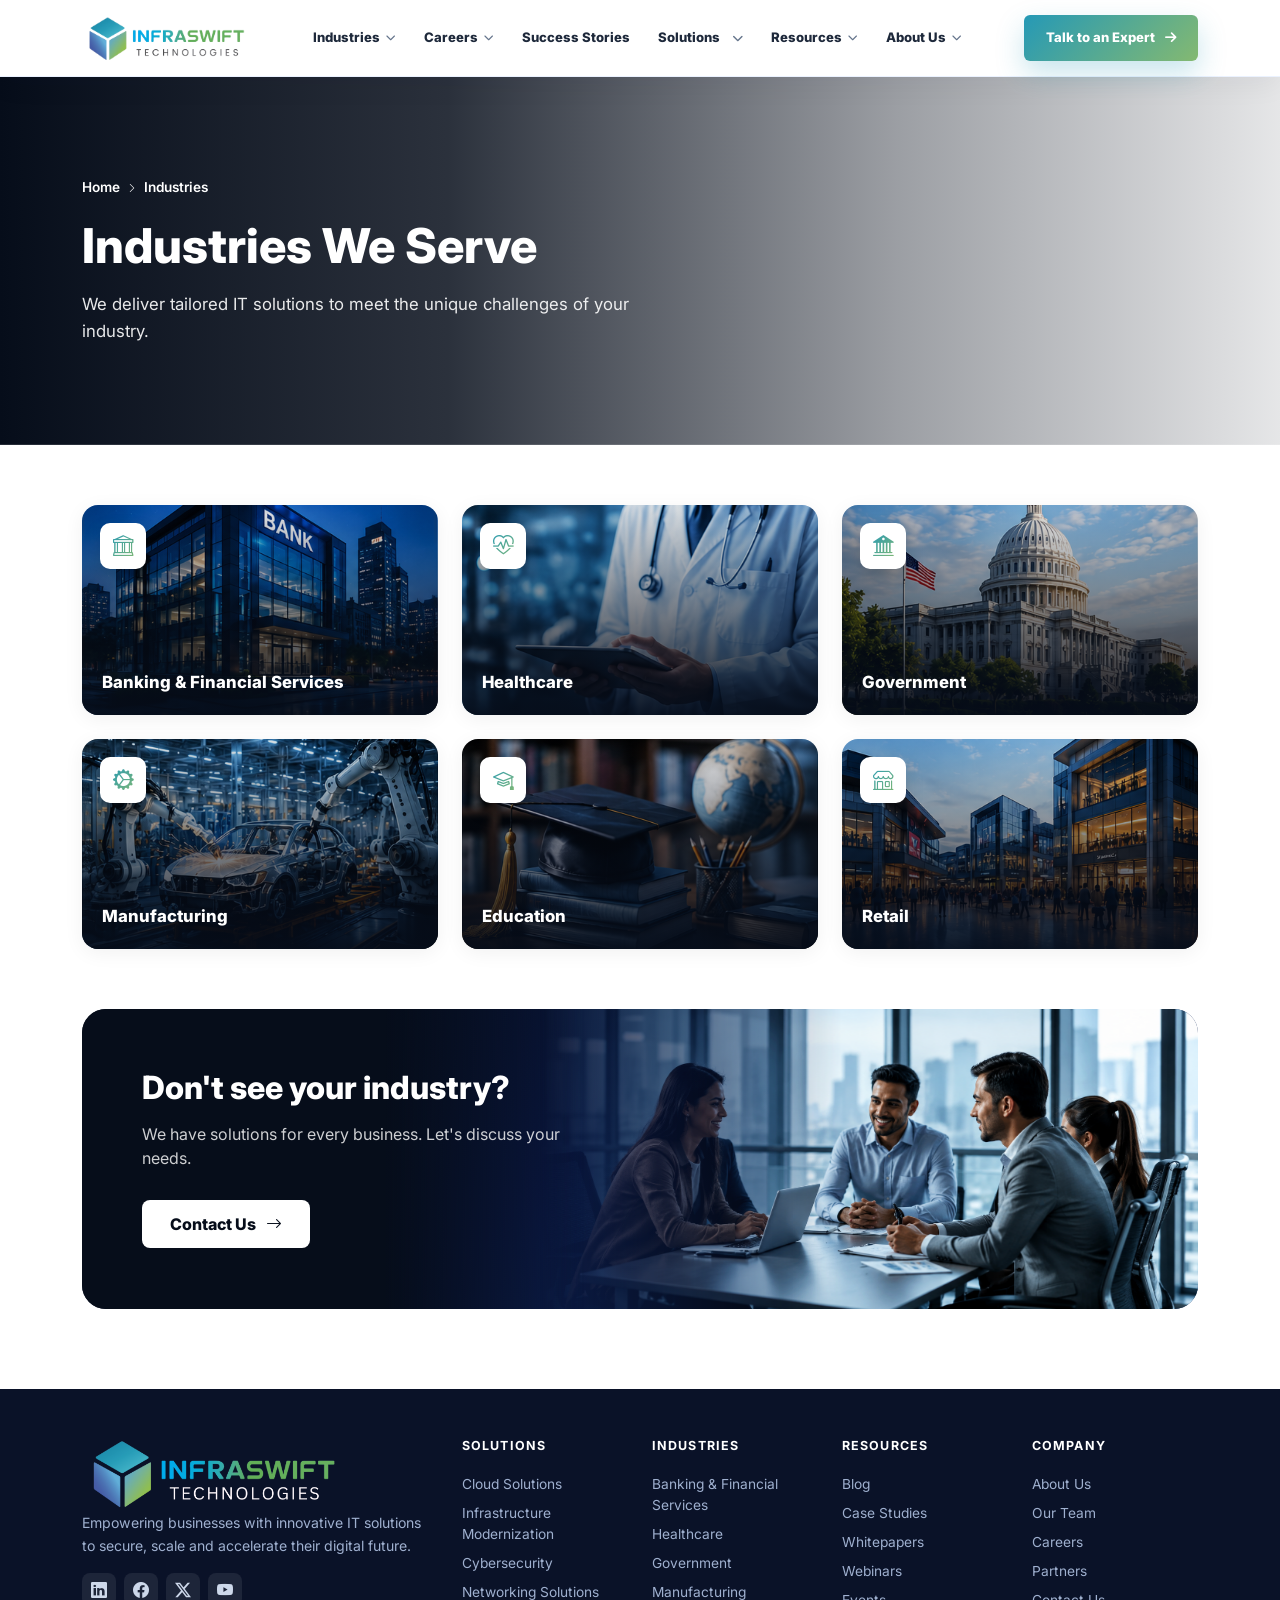
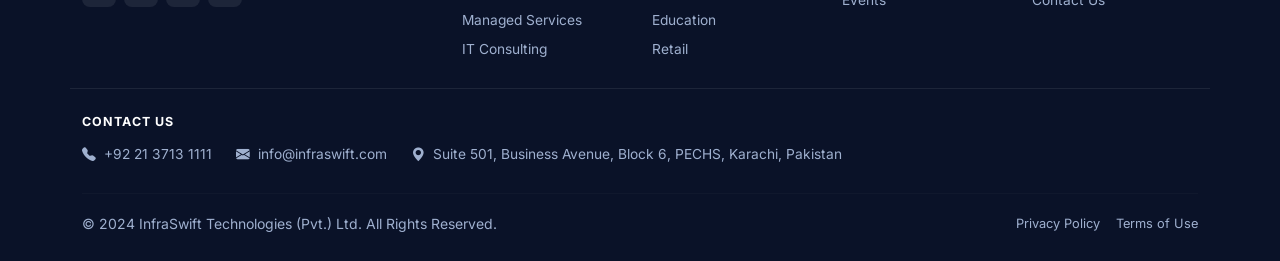
==== industries.html @ 9d53e65a "Pages Ui COmpleted" ====
<!DOCTYPE html>
<html lang="en">

<head>
    <meta charset="UTF-8">
    <meta name="viewport" content="width=device-width, initial-scale=1.0">
    <title>Industries | InfraSwift Technologies</title>

    <!-- Bootstrap & Icons -->
    <link href="https://cdn.jsdelivr.net/npm/bootstrap@5.3.3/dist/css/bootstrap.min.css" rel="stylesheet">
    <link rel="stylesheet" href="https://cdn.jsdelivr.net/npm/bootstrap-icons@1.11.3/font/bootstrap-icons.css">
    <link rel="stylesheet" href="https://cdnjs.cloudflare.com/ajax/libs/font-awesome/6.5.0/css/all.min.css">
    <link href="https://fonts.googleapis.com/css2?family=Inter:wght@400;600;700;800&display=swap" rel="stylesheet">

    <style>
        :root {
            --is-blue: #1857d6;
            --is-blue-dark: #0f3aa0;
            --is-navy: #0a1228;
            --is-muted: #64748b;
            --is-bg-light: #f8fafc;
            --is-green: #2bb673;
            --is-ink: #0f1b35;
            --is-line: #e7eaf0;
            --is-bg-soft: #f5f7fb;
            --primary: #2599B6;
            --primary-dark: #4B71B2;
            --accent: #84B971;
            --success: #84B971;
            --primary-glow: rgba(37, 153, 182, 0.35);
            --node-bg: #ffffff;
            --text-dark: #0f172a;
            --text-gray: #64748b;
            --soft-border: rgba(37, 153, 182, 0.15);
        }

        body {
            font-family: 'Inter', sans-serif;
            color: #1e293b;
            overflow-x: hidden;
        }

        /* --- NAVBAR --- */
        .site-nav {
            position: sticky;
            top: 0;
            z-index: 999;
            background: rgba(255, 255, 255, 0.95);
            backdrop-filter: blur(14px);
            border-bottom: 1px solid rgba(0, 97, 255, 0.08);
            box-shadow: 0 8px 28px rgba(15, 23, 42, 0.05);
        }

        .nav-shell {
            min-height: 76px;
            display: flex;
            align-items: center;
            justify-content: space-between;
            gap: 24px;
        }

        .brand-logo {
            display: inline-flex;
            align-items: center;
            gap: 10px;
            text-decoration: none;
            color: var(--text-dark);
            flex-shrink: 0;
        }

        .brand-logo img {
            width: 168px;
            height: auto;
            display: block;
        }

        .nav-menu {
            display: flex;
            align-items: center;
            justify-content: center;
            gap: 24px;
            margin: 0;
            padding: 0;
            list-style: none;
            flex: 1;
        }

        .nav-menu a {
            display: inline-flex;
            align-items: center;
            gap: 6px;
            color: #1e293b;
            font-size: 0.82rem;
            font-weight: 800;
            text-decoration: none;
            padding: 10px 2px;
            transition: color 0.25s ease, transform 0.25s ease;
        }

        .nav-menu a:hover {
            color: var(--primary);
            transform: translateY(-1px);
        }

        .nav-menu i {
            font-size: 0.62rem;
            color: #64748b;
        }

        .nav-actions {
            display: flex;
            align-items: center;
            gap: 12px;
            flex-shrink: 0;
        }

        .nav-cta {
            display: inline-flex;
            align-items: center;
            justify-content: center;
            gap: 10px;
            min-height: 46px;
            padding: 0 22px;
            border-radius: 6px;
            background: linear-gradient(135deg, var(--primary), var(--success));
            color: #fff;
            border: none;
            box-shadow: 0 12px 28px rgba(37, 153, 182, 0.25);
            font-size: 0.82rem;
            font-weight: 800;
            text-decoration: none;
            transition: transform 0.25s ease, box-shadow 0.25s ease;
        }

        .nav-cta:hover {
            color: #fff;
            transform: translateY(-2px);
            background: linear-gradient(135deg, var(--success), var(--primary));
        }

        .nav-toggle {
            display: none;
            width: 42px;
            height: 42px;
            border: 1px solid rgba(0, 97, 255, 0.16);
            border-radius: 10px;
            background: #fff;
            color: var(--text-dark);
            align-items: center;
            justify-content: center;
        }

        /* MEGA MENU */
        .mega-parent { position: relative; }
        .mega-parent>a { position: relative; }
        .mega-parent>a i { margin-left: 6px; font-size: 11px; transition: .3s; }
        .mega-parent:hover>a i { transform: rotate(180deg); }

        .mega-menu {
            position: absolute;
            top: 100%;
            left: 50%;
            transform: translateX(-50%) translateY(20px);
            width: 1200px;
            max-width: 95vw;
            background: rgba(255, 255, 255, .98);
            backdrop-filter: blur(20px);
            border: 1px solid rgba(37, 153, 182, .15);
            border-radius: 20px;
            padding: 35px;
            display: grid;
            grid-template-columns: repeat(5, 1fr);
            gap: 30px;
            opacity: 0;
            visibility: hidden;
            box-shadow: 0 25px 60px rgba(15, 23, 42, .10), 0 10px 30px rgba(37, 153, 182, .08);
            transition: .35s ease;
            z-index: 9999;
        }

        .mega-menu::before {
            content: '';
            position: absolute;
            top: 0; left: 0;
            width: 100%; height: 4px;
            border-radius: 20px 20px 0 0;
            background: linear-gradient(90deg, #2599B6, #84B971);
        }

        .mega-parent:hover .mega-menu {
            opacity: 1;
            visibility: visible;
            transform: translateX(-50%) translateY(0);
        }

        .mega-col { border-right: 1px solid rgba(37, 153, 182, .15); padding-right: 25px; }
        .mega-col:last-child { border-right: none; }
        .mega-col h5 { color: #2599B6; font-size: 18px; font-weight: 800; line-height: 1.4; margin-bottom: 18px; }
        .mega-col h5::after { content: ''; display: block; width: 75px; height: 3px; margin-top: 10px; background: linear-gradient(90deg, #2599B6, #84B971); border-radius: 10px; }
        .mega-col a { display: block; color: #334155 !important; text-decoration: none; font-size: 15px; font-weight: 600; line-height: 1.6; padding: 8px 0; transition: .3s ease; }
        .mega-col a:hover { color: #2599B6 !important; padding-left: 10px; background: linear-gradient(90deg, rgba(37, 153, 182, .05), rgba(132, 185, 113, .05)); border-radius: 8px; padding-right: 10px; }
        .mega-col { animation: fadeMega .5s ease; }

        @keyframes fadeMega {
            from { opacity: 0; transform: translateY(10px); }
            to { opacity: 1; transform: translateY(0); }
        }

        @media(max-width:991px) {
            .mega-menu { position: static; width: 100%; max-width: 100%; transform: none; opacity: 1; visibility: visible; display: none; grid-template-columns: 1fr; margin-top: 12px; padding: 20px; }
            .mega-parent.active .mega-menu { display: grid; }
            .mega-col { border-right: none; border-bottom: 1px solid rgba(37, 153, 182, .15); padding-right: 0; padding-bottom: 15px; }
            .mega-col:last-child { border-bottom: none; }
            .mega-parent:hover .mega-menu { transform: none; }

            .nav-menu { display: none; flex-direction: column; align-items: flex-start; width: 100%; gap: 4px; padding: 14px 0; }
            .nav-menu.open { display: flex; }
            .nav-shell { flex-wrap: wrap; }
            .nav-toggle { display: inline-flex; }
            .nav-cta { font-size: 0.75rem; padding: 0 16px; min-height: 40px; }
        }

        /* --- INDUSTRIES PAGE SPECIFIC --- */
        .industries-section {
            padding: 20px 0 80px;
            background-color: #fff;
        }

        /* Hero banner with background image */
        .industries-hero {
            position: relative;
            background-image: linear-gradient(90deg,
                    rgba(6, 13, 26, 1) 0%,
                    rgba(6, 13, 26, 0.85) 35%,
                    rgba(6, 13, 26, 0.4) 70%,
                    rgba(6, 13, 26, 0.1) 100%),
                url('assets/MAinBanner.png');
            background-size: cover;
            background-position: center center;
            background-repeat: no-repeat;
            padding: 100px 0;
            min-height: 260px;
            display: flex;
            align-items: center;
            width: 100%;
            overflow: hidden;
        }

        .industries-header {
            position: relative;
            z-index: 2;
            width: 100%;
        }

        .industries-header h1 {
            font-size: 3rem;
            font-weight: 800;
            color: #ffffff !important;
            margin-bottom: 16px;
        }

        .industries-header p {
            color: rgba(255, 255, 255, 0.9) !important;
            font-size: 1.05rem;
            max-width: 560px;
            line-height: 1.6;
            margin-bottom: 0;
        }

        .breadcrumb-nav {
            font-size: 0.85rem;
            font-weight: 600;
            color: #ffffff !important;
            margin-bottom: 20px;
        }

        .breadcrumb-nav a { color: rgba(255, 255, 255, 0.7) !important; text-decoration: none; transition: 0.3s; }
        .breadcrumb-nav a:hover { color: #ffffff !important; }
        .breadcrumb-nav i { color: #ffffff !important; }

        @media (max-width: 991px) {
            .industries-hero { padding: 60px 0; min-height: 220px; }
            .industries-header { text-align: center; }
            .industries-header p { margin-left: auto; margin-right: auto; }
        }

        @media (max-width: 575px) {
            .industries-header h1 { font-size: 2rem; }
        }

        /* Industry Cards */
        .ind-grid-wrap { margin-top: 40px; }

        .ind-card {
            position: relative;
            border-radius: 16px;
            overflow: hidden;
            min-height: 210px;
            display: flex;
            align-items: flex-end;
            transition: transform 0.4s ease, box-shadow 0.4s ease;
            box-shadow: 0 4px 20px rgba(0, 0, 0, 0.06);
        }

        .ind-card:hover {
            transform: translateY(-8px);
            box-shadow: 0 22px 45px rgba(15, 23, 42, 0.18);
        }

        .ind-bg {
            position: absolute;
            inset: 0;
            background-size: cover;
            background-position: center;
            transition: transform 0.7s ease;
            z-index: 0;
        }

        .ind-card:hover .ind-bg {
            transform: scale(1.12);
        }

        .ind-card::before {
            content: '';
            position: absolute;
            inset: 0;
            background: linear-gradient(180deg, rgba(6, 13, 26, 0.1) 0%, rgba(6, 13, 26, 0.55) 55%, rgba(6, 13, 26, 0.92) 100%);
            z-index: 1;
        }

        .ind-icon-box {
            position: absolute;
            top: 18px;
            left: 18px;
            width: 46px;
            height: 46px;
            background: #fff;
            border-radius: 10px;
            display: flex;
            align-items: center;
            justify-content: center;
            z-index: 2;
            box-shadow: 0 8px 18px rgba(0, 0, 0, 0.18);
            transition: transform 0.4s cubic-bezier(0.175, 0.885, 0.32, 1.275);
        }

        .ind-card:hover .ind-icon-box {
            transform: rotate(-6deg) scale(1.08);
        }

        .ind-icon-box i {
            font-size: 1.3rem;
            background: linear-gradient(135deg, var(--primary), var(--success));
            -webkit-background-clip: text;
            -webkit-text-fill-color: transparent;
            background-clip: text;
        }

        .ind-label {
            position: relative;
            z-index: 2;
            padding: 20px;
            color: #fff;
            font-weight: 800;
            font-size: 1.05rem;
        }

        /* Bottom CTA Banner (shared style with Solutions page) */
        .custom-solution-cta {
            background: linear-gradient(135deg, #060d1a 0%, #0a1740 45%, #123166 100%);
            border-radius: 24px;
            padding: 60px;
            color: #fff;
            position: relative;
            overflow: hidden;
            margin-top: 60px;
            min-height: 300px;
            display: flex;
            align-items: center;
        }

        .custom-solution-cta::before {
            content: '';
            position: absolute;
            top: 0;
            left: 0;
            width: 45%;
            height: 100%;
            background: linear-gradient(90deg, #060d1a 0%, #060d1a 60%, transparent 100%);
            z-index: 1;
            pointer-events: none;
        }

        .cta-content { position: relative; z-index: 2; }
        .cta-content h2 { font-size: 2rem; font-weight: 800; margin-bottom: 15px; }
        .cta-content p { opacity: 0.8; max-width: 450px; margin-bottom: 30px; }

        .btn-white-cta {
            background: #fff;
            color: #060d1a;
            padding: 12px 28px;
            border-radius: 8px;
            font-weight: 800;
            text-decoration: none;
            display: inline-flex;
            align-items: center;
            gap: 10px;
            transition: 0.3s;
        }

        .btn-white-cta:hover { background: #f1f5f9; transform: translateY(-3px); }

        .cta-3d-img {
            position: absolute;
            top: 0;
            right: 0;
            height: 100%;
            width: 58%;
            object-fit: cover;
            object-position: center;
            -webkit-mask-image: linear-gradient(to left, black 55%, transparent 100%);
            mask-image: linear-gradient(to left, black 55%, transparent 100%);
            transform: scale(1.04);
            transition: transform 1s ease;
            animation: ctaZoom 8s ease-in-out infinite;
            will-change: transform;
        }

        @keyframes ctaZoom {
            0%, 100% { transform: scale(1.04); }
            50% { transform: scale(1.1); }
        }

        .custom-solution-cta:hover .cta-3d-img {
            animation-play-state: paused;
            transform: scale(1.14);
        }

        @media (max-width: 991px) {
            .cta-3d-img { display: none; }
            .custom-solution-cta::before { display: none; }
            .custom-solution-cta { padding: 40px 30px; text-align: center; }
            .cta-content p { margin-left: auto; margin-right: auto; }
        }

        /* ===== FOOTER ===== */
        footer.site-footer { background: var(--is-navy); color: #b9c4d8; }
        .f-brand-logo { width: 42px; height: 42px; border-radius: 9px; overflow: hidden; }
        .f-brand-logo img { width: 100%; height: 100%; object-fit: contain; }
        footer .brand-name { font-size: 1rem; }
        footer .f-title { color: #fff; font-weight: 700; font-size: .78rem; letter-spacing: .09em; text-transform: uppercase; margin-bottom: .9rem; }
        footer a.f-link { color: #9fb0cf; font-size: .86rem; display: block; padding: .26rem 0; transition: color .2s; text-decoration: none; }
        footer a.f-link:hover { color: #fff; }
        .social-ic { width: 34px; height: 34px; border-radius: 8px; background: rgba(255, 255, 255, .08); display: grid; place-items: center; color: #cdd8ea; transition: all .25s; }
        .social-ic:hover { background: var(--is-blue); color: #fff; }

        /* ===== ANIMATIONS ===== */
        .reveal { opacity: 0; transform: translateY(22px); transition: opacity .7s cubic-bezier(.2, .7, .2, 1), transform .7s cubic-bezier(.2, .7, .2, 1); }
        .reveal.in { opacity: 1; transform: none; }

        /* ===== BACK TO TOP ===== */
        #backToTop {
            position: fixed; bottom: 2rem; right: 2rem; z-index: 999;
            width: 44px; height: 44px; border-radius: 50%;
            background: var(--is-blue); color: #fff;
            display: grid; place-items: center; font-size: 1.1rem;
            box-shadow: 0 4px 16px rgba(24, 87, 214, .35);
            opacity: 0; pointer-events: none;
            transition: opacity .3s, transform .3s;
            transform: translateY(10px);
            border: none; cursor: pointer;
        }

        #backToTop.show { opacity: 1; pointer-events: all; transform: translateY(0); }
        #backToTop:hover { background: var(--is-blue-dark); }

        @media (prefers-reduced-motion: reduce) {
            * { animation-duration: 0.001ms !important; transition-duration: 0.001ms !important; }
        }
    </style>
</head>

<body>

    <!-- ======== NAVBAR ======== -->
   <nav class="site-nav" id="siteNav">
        <div class="container nav-shell">
            <a class="brand-logo" href="index.html">
                <img src="assets/Infraswift-01.png" alt="InfraSwift Technologies">
            </a>

            <ul class="nav-menu" id="navMenu">
                <li><a href="industries.html">Industries <i class="fas fa-chevron-down"></i></a></li>
                <li><a href="careers.html">Careers <i class="fas fa-chevron-down"></i></a></li>
                <li><a href="success.html">Success Stories</a></li>
                <li class="mega-parent">
                    <a href="solutions.html">
                        Solutions
                        <i class="fas fa-chevron-down"></i>
                    </a>

                    <div class="mega-menu">
                        <div class="mega-col">
                            <h5>Cloud Solutions</h5>
                            <a href="#">Microsoft Azure</a>
                            <a href="#">AWS</a>
                            <a href="#">VMware Cloud Foundation</a>
                        </div>

                        <div class="mega-col">
                            <h5>Infrastructure Modernization</h5>
                            <a href="#">VMware vSphere</a>
                            <a href="#">VMware VCF</a>
                            <a href="#">Hyper-V</a>
                            <a href="#">Storage & Backup</a>
                        </div>

                        <div class="mega-col">
                            <h5>Cybersecurity</h5>
                            <a href="#">SOC Services</a>
                            <a href="#">Fortinet</a>
                            <a href="#">Microsoft Security</a>
                            <a href="#">Endpoint Protection</a>
                        </div>

                        <div class="mega-col">
                            <h5>Networking</h5>
                            <a href="#">Cisco</a>
                            <a href="#">Aruba</a>
                            <a href="#">SD-WAN</a>
                            <a href="#">Wireless</a>
                        </div>

                        <div class="mega-col">
                            <h5>Managed Services</h5>
                            <a href="#">24x7 Monitoring</a>
                            <a href="#">NOC</a>
                            <a href="#">Helpdesk</a>
                            <a href="#">Infrastructure Management</a>
                        </div>
                    </div>
                </li>
                <li><a href="resources.html">Resources <i class="fas fa-chevron-down"></i></a></li>
                <li><a href="about.html">About Us <i class="fas fa-chevron-down"></i></a></li>
            </ul>

            <div class="nav-actions">
                <a href="contact.html" class="nav-cta">Talk to an Expert <i class="fas fa-arrow-right"></i></a>
                <button class="nav-toggle" id="navToggle" type="button" aria-label="Toggle navigation"
                    aria-expanded="false" aria-controls="navMenu">
                    <i class="fas fa-bars"></i>
                </button>
            </div>
        </div>
    </nav>

    <!-- Industries Hero -->
    <section class="industries-hero">
        <div class="container">
            <div class="industries-header">
                <div class="breadcrumb-nav">Home <i class="bi bi-chevron-right mx-1" style="font-size: 10px;"></i> Industries</div>
                <h1>Industries We Serve</h1>
                <p>We deliver tailored IT solutions to meet the unique challenges of your industry.</p>
            </div>
        </div>
    </section>

    <main class="industries-section">
        <div class="container">

            <!-- Industries Grid -->
            <div class="ind-grid-wrap">
                <div class="row row-cols-1 row-cols-sm-2 row-cols-lg-3 g-4">

                    <div class="col reveal">
                        <div class="ind-card">
                            <div class="ind-bg" style="background-image: url('assets/industry_Banking.png');"></div>
                            <div class="ind-icon-box"><i class="bi bi-bank"></i></div>
                            <div class="ind-label">Banking & Financial Services</div>
                        </div>
                    </div>

                    <div class="col reveal">
                        <div class="ind-card">
                            <div class="ind-bg" style="background-image: url('assets/industry_Healthcare.png');"></div>
                            <div class="ind-icon-box"><i class="bi bi-heart-pulse"></i></div>
                            <div class="ind-label">Healthcare</div>
                        </div>
                    </div>

                    <div class="col reveal">
                        <div class="ind-card">
                            <div class="ind-bg" style="background-image: url('assets/industry_Government.png');"></div>
                            <div class="ind-icon-box"><i class="bi bi-bank2"></i></div>
                            <div class="ind-label">Government</div>
                        </div>
                    </div>

                    <div class="col reveal">
                        <div class="ind-card">
                            <div class="ind-bg" style="background-image: url('assets/industry_Manufacturing.png');"></div>
                            <div class="ind-icon-box"><i class="bi bi-gear-wide-connected"></i></div>
                            <div class="ind-label">Manufacturing</div>
                        </div>
                    </div>

                    <div class="col reveal">
                        <div class="ind-card">
                            <div class="ind-bg" style="background-image: url('assets/industry_Education.png');"></div>
                            <div class="ind-icon-box"><i class="bi bi-mortarboard"></i></div>
                            <div class="ind-label">Education</div>
                        </div>
                    </div>

                    <div class="col reveal">
                        <div class="ind-card">
                            <div class="ind-bg" style="background-image: url('assets/industry_Retail.png');"></div>
                            <div class="ind-icon-box"><i class="bi bi-shop"></i></div>
                            <div class="ind-label">Retail</div>
                        </div>
                    </div>

                </div>
            </div>

            <!-- Bottom CTA Banner -->
            <div class="custom-solution-cta reveal">
                <div class="cta-content">
                    <h2>Don't see your industry?</h2>
                    <p>We have solutions for every business. Let's discuss your needs.</p>
                    <a href="#" class="btn-white-cta">Contact Us <i class="bi bi-arrow-right"></i></a>
                </div>
                <img src="assets/industry_Contact.png" class="cta-3d-img" alt="Team discussing solutions">
            </div>

        </div>
    </main>

    <!-- Back To Top -->
    <button id="backToTop" title="Back to top"><i class="bi bi-arrow-up"></i></button>

    <!-- ======== FOOTER ======== -->
    <footer class="site-footer pt-5 pb-4">
        <div class="container">
            <div class="row g-4">

                <!-- Brand col -->
                <div class="col-lg-4 col-md-6">
                    <img src="assets/logo.png" alt="InfraSwift Technologies" height="74px">

                    <p style="font-size:.88rem;max-width:22rem;line-height:1.65;color:#9fb0cf;">Empowering businesses
                        with innovative IT solutions to secure, scale and accelerate their digital future.</p>
                    <div class="d-flex gap-2 mt-3">
                        <a href="#" class="social-ic"><i class="bi bi-linkedin"></i></a>
                        <a href="#" class="social-ic"><i class="bi bi-facebook"></i></a>
                        <a href="#" class="social-ic"><i class="bi bi-twitter-x"></i></a>
                        <a href="#" class="social-ic"><i class="bi bi-youtube"></i></a>
                    </div>
                </div>

                <!-- Solutions -->
                <div class="col-6 col-lg-2 col-md-3">
                    <div class="f-title">Solutions</div>
                    <a class="f-link" href="#">Cloud Solutions</a>
                    <a class="f-link" href="#">Infrastructure Modernization</a>
                    <a class="f-link" href="#">Cybersecurity</a>
                    <a class="f-link" href="#">Networking Solutions</a>
                    <a class="f-link" href="#">Managed Services</a>
                    <a class="f-link" href="#">IT Consulting</a>
                </div>

                <!-- Industries -->
                <div class="col-6 col-lg-2 col-md-3">
                    <div class="f-title">Industries</div>
                    <a class="f-link" href="#">Banking & Financial Services</a>
                    <a class="f-link" href="#">Healthcare</a>
                    <a class="f-link" href="#">Government</a>
                    <a class="f-link" href="#">Manufacturing</a>
                    <a class="f-link" href="#">Education</a>
                    <a class="f-link" href="#">Retail</a>
                </div>

                <!-- Resources -->
                <div class="col-6 col-lg-2 col-md-3">
                    <div class="f-title">Resources</div>
                    <a class="f-link" href="#">Blog</a>
                    <a class="f-link" href="#">Case Studies</a>
                    <a class="f-link" href="#">Whitepapers</a>
                    <a class="f-link" href="#">Webinars</a>
                    <a class="f-link" href="#">Events</a>
                </div>

                <!-- Company + Contact -->
                <div class="col-6 col-lg-2 col-md-3">
                    <div class="f-title">Company</div>
                    <a class="f-link" href="#">About Us</a>
                    <a class="f-link" href="#">Our Team</a>
                    <a class="f-link" href="#">Careers</a>
                    <a class="f-link" href="#">Partners</a>
                    <a class="f-link" href="#">Contact Us</a>
                </div>

            </div>

            <!-- Contact strip -->
            <div class="row mt-4 pt-4" style="border-top:1px solid rgba(255,255,255,.08);">
                <div class="col-12">
                    <div class="f-title mb-2">Contact Us</div>
                    <div class="d-flex flex-wrap gap-3 gap-md-4">
                        <a class="f-link d-inline-flex align-items-center gap-2" href="tel:+922137131111"><i
                                class="bi bi-telephone-fill"></i>+92 21 3713 1111</a>
                        <a class="f-link d-inline-flex align-items-center gap-2" href="mailto:info@infraswift.com"><i
                                class="bi bi-envelope-fill"></i>info@infraswift.com</a>
                        <a class="f-link d-inline-flex align-items-center gap-2" href="#"><i
                                class="bi bi-geo-alt-fill"></i>Suite 501, Business Avenue, Block 6, PECHS, Karachi,
                            Pakistan</a>
                    </div>
                </div>
            </div>

            <hr style="border-color:rgba(255,255,255,.09);margin:1.5rem 0 1rem;">
            <div class="d-flex flex-column flex-md-row justify-content-between align-items-center gap-2">
                <small style="color:#9fb0cf;">© 2024 InfraSwift Technologies (Pvt.) Ltd. All Rights Reserved.</small>
                <div class="d-flex gap-3">
                    <a class="f-link" style="font-size:.8rem;" href="#">Privacy Policy</a>
                    <a class="f-link" style="font-size:.8rem;" href="#">Terms of Use</a>
                </div>
            </div>
        </div>
    </footer>

    <!-- Scripts -->
    <script src="https://code.jquery.com/jquery-3.7.1.min.js"></script>
    <script>
        $(function() {
            // Navbar shadow
            $(window).on('scroll', function() {
                var s = $(this).scrollTop();
                $('.navbar').toggleClass('scrolled', s > 30);
                $('#backToTop').toggleClass('show', s > 400);
            });

            // Mobile nav menu toggle
            $('#navToggle').on('click', function() {
                $('#navMenu').toggleClass('open');
                $(this).attr('aria-expanded', $('#navMenu').hasClass('open'));
            });

            // Mega menu tap-to-open on mobile/tablet
            $('.mega-parent > a').on('click', function(e) {
                if ($(window).width() <= 991) {
                    e.preventDefault();
                    $(this).parent().toggleClass('active');
                }
            });

            // Reveal on scroll
            const io = new IntersectionObserver((entries) => {
                entries.forEach(e => {
                    if (e.isIntersecting) {
                        e.target.classList.add('in');
                        io.unobserve(e.target);
                    }
                });
            }, { threshold: 0.1 });
            document.querySelectorAll('.reveal').forEach(el => io.observe(el));

            // Back to top
            $('#backToTop').on('click', function() {
                $('html,body').animate({ scrollTop: 0 }, 500);
            });

            // Mobile menu close on link click
            $('#mainNav .nav-link:not(.dropdown-toggle), #mainNav .dropdown-item, .btn-expert').on('click',
                function() {
                    var c = document.querySelector('#mainNav');
                    if (c && c.classList.contains('show')) new bootstrap.Collapse(c).hide();
                });
        });
    </script>
</body>

</html>
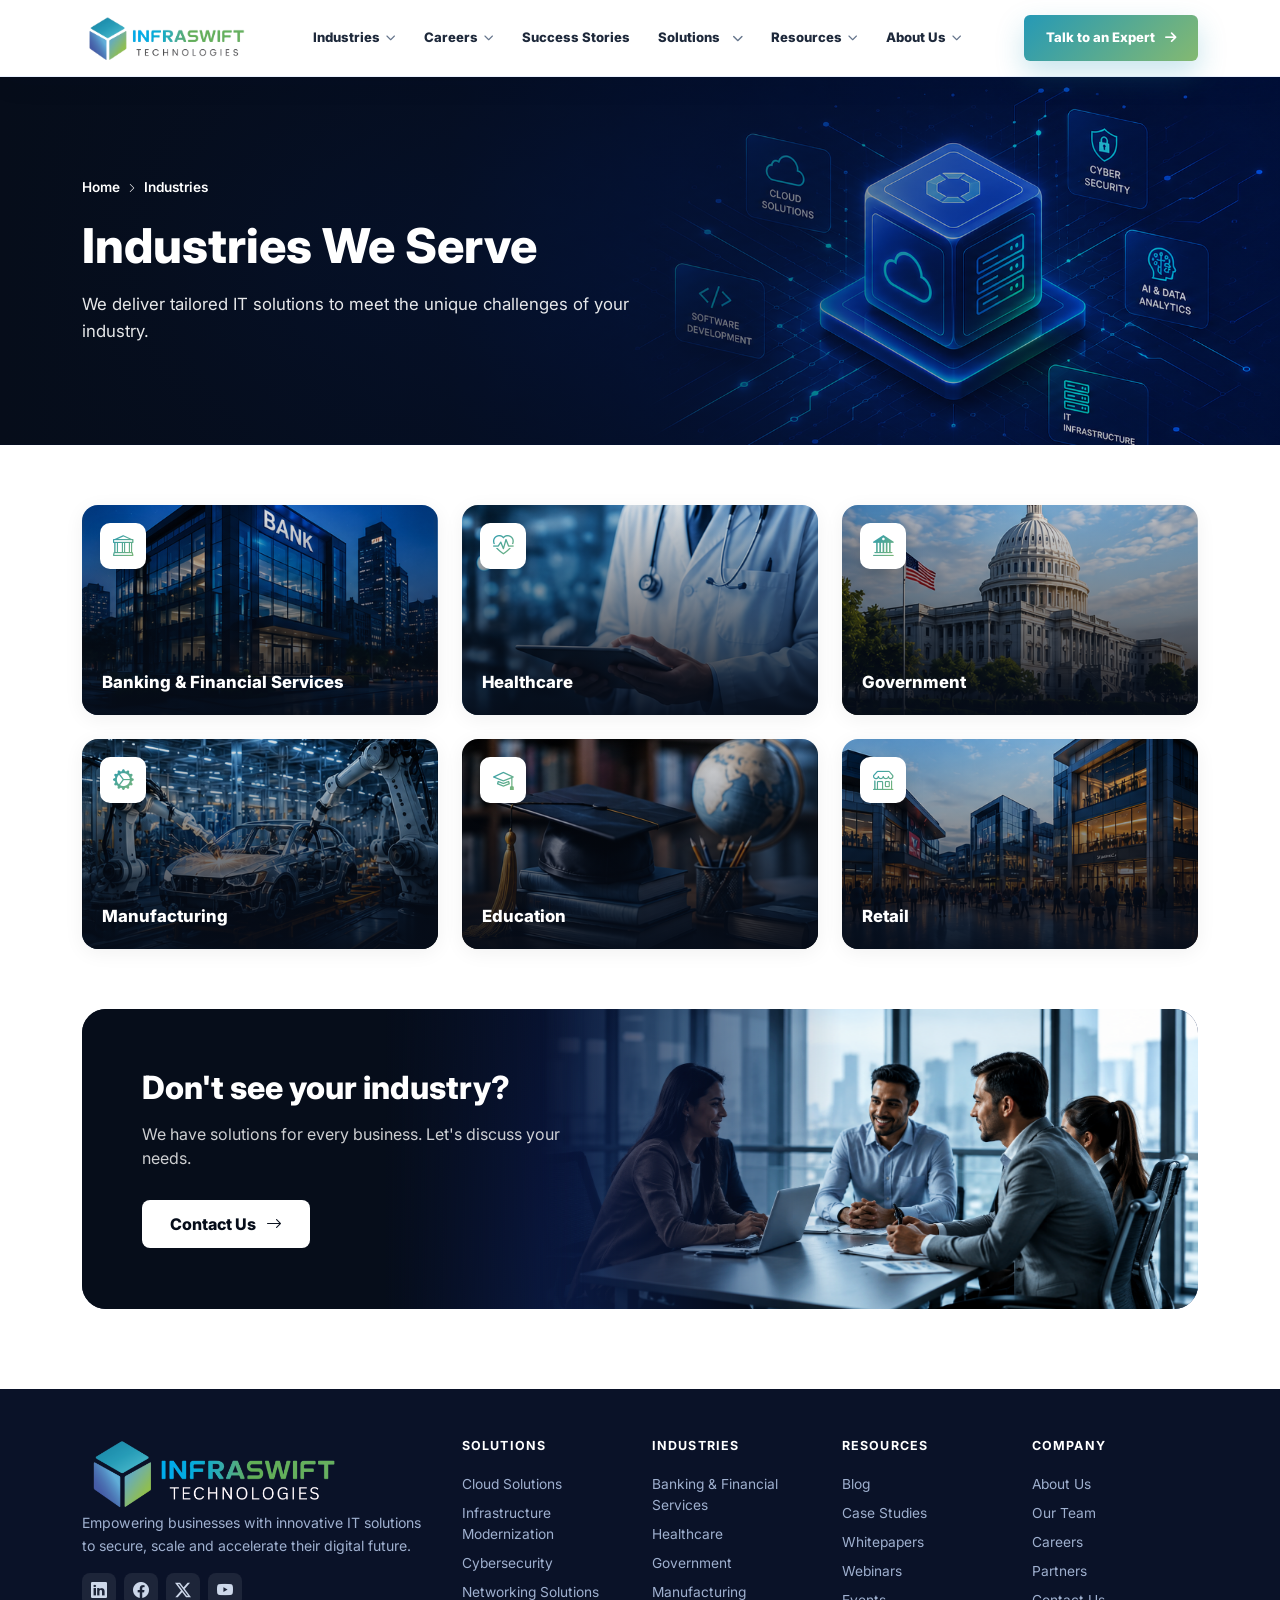
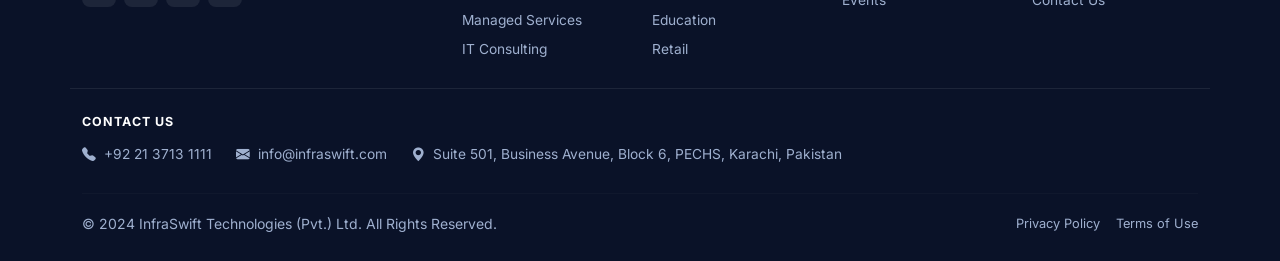
==== commit 5d622e52: "Fix image URL in industries.html hero banner" ====
--- a/industries.html
+++ b/industries.html
@@ -230,11 +230,11 @@
         .industries-hero {
             position: relative;
             background-image: linear-gradient(90deg,
-                    rgba(6, 13, 26, 1) 0%,
-                    rgba(6, 13, 26, 0.85) 35%,
-                    rgba(6, 13, 26, 0.4) 70%,
-                    rgba(6, 13, 26, 0.1) 100%),
-                url('assets/MAinBanner.png');
+    rgba(6, 13, 26, 1) 0%,
+    rgba(6, 13, 26, 0.85) 35%,
+    rgba(6, 13, 26, 0.4) 70%,
+    rgba(6, 13, 26, 0.1) 100%),
+    url('assets/MainBanner.png');
             background-size: cover;
             background-position: center center;
             background-repeat: no-repeat;
@@ -780,4 +780,4 @@
     </script>
 </body>
 
-</html>+</html>
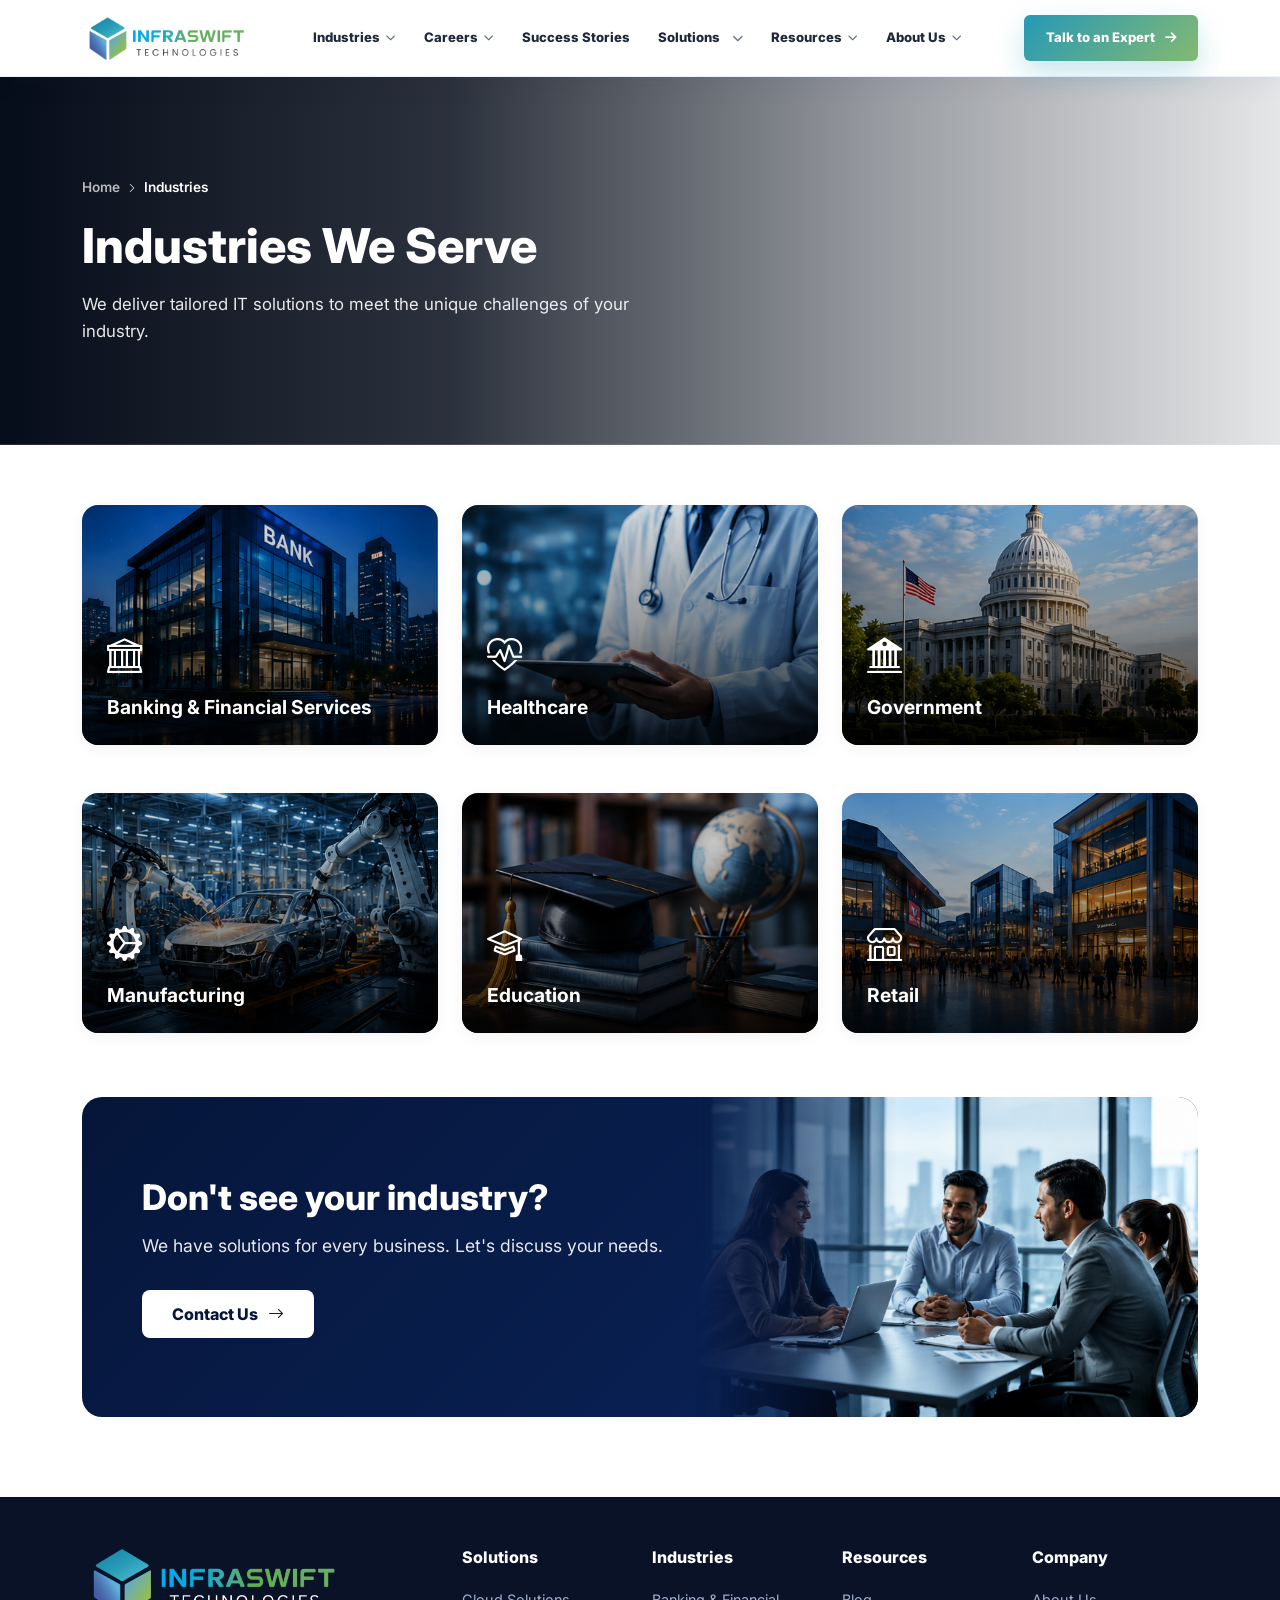
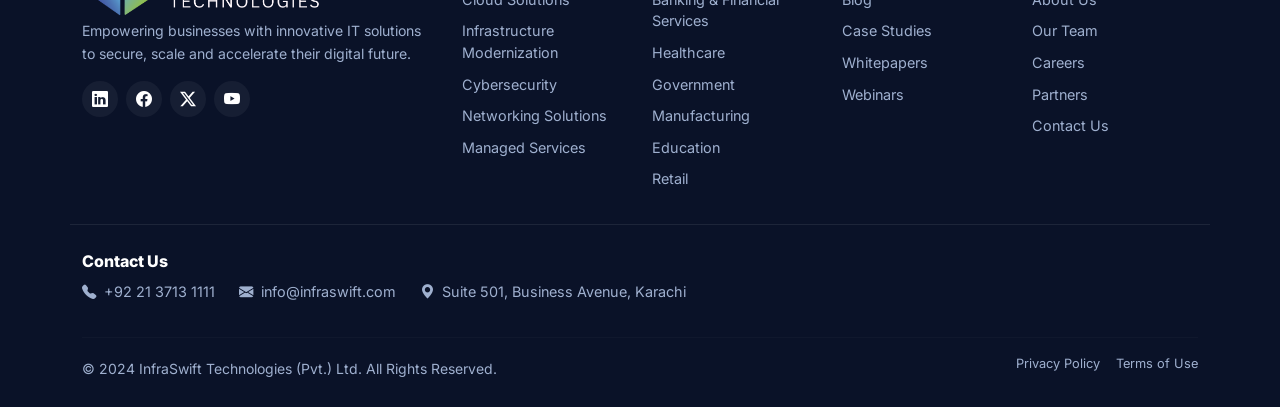
==== commit b30bf1a6: "uiupdated" ====
--- a/industries.html
+++ b/industries.html
@@ -199,20 +199,12 @@
         .mega-col h5::after { content: ''; display: block; width: 75px; height: 3px; margin-top: 10px; background: linear-gradient(90deg, #2599B6, #84B971); border-radius: 10px; }
         .mega-col a { display: block; color: #334155 !important; text-decoration: none; font-size: 15px; font-weight: 600; line-height: 1.6; padding: 8px 0; transition: .3s ease; }
         .mega-col a:hover { color: #2599B6 !important; padding-left: 10px; background: linear-gradient(90deg, rgba(37, 153, 182, .05), rgba(132, 185, 113, .05)); border-radius: 8px; padding-right: 10px; }
-        .mega-col { animation: fadeMega .5s ease; }
-
-        @keyframes fadeMega {
-            from { opacity: 0; transform: translateY(10px); }
-            to { opacity: 1; transform: translateY(0); }
-        }
 
         @media(max-width:991px) {
             .mega-menu { position: static; width: 100%; max-width: 100%; transform: none; opacity: 1; visibility: visible; display: none; grid-template-columns: 1fr; margin-top: 12px; padding: 20px; }
             .mega-parent.active .mega-menu { display: grid; }
             .mega-col { border-right: none; border-bottom: 1px solid rgba(37, 153, 182, .15); padding-right: 0; padding-bottom: 15px; }
             .mega-col:last-child { border-bottom: none; }
-            .mega-parent:hover .mega-menu { transform: none; }
-
             .nav-menu { display: none; flex-direction: column; align-items: flex-start; width: 100%; gap: 4px; padding: 14px 0; }
             .nav-menu.open { display: flex; }
             .nav-shell { flex-wrap: wrap; }
@@ -220,21 +212,15 @@
             .nav-cta { font-size: 0.75rem; padding: 0 16px; min-height: 40px; }
         }
 
-        /* --- INDUSTRIES PAGE SPECIFIC --- */
-        .industries-section {
-            padding: 20px 0 80px;
-            background-color: #fff;
-        }
-
-        /* Hero banner with background image */
+        /* --- HERO BANNER (ORIGINAL) --- */
         .industries-hero {
             position: relative;
             background-image: linear-gradient(90deg,
-    rgba(6, 13, 26, 1) 0%,
-    rgba(6, 13, 26, 0.85) 35%,
-    rgba(6, 13, 26, 0.4) 70%,
-    rgba(6, 13, 26, 0.1) 100%),
-    url('assets/MainBanner.png');
+                    rgba(6, 13, 26, 1) 0%,
+                    rgba(6, 13, 26, 0.85) 35%,
+                    rgba(6, 13, 26, 0.4) 70%,
+                    rgba(6, 13, 26, 0.1) 100%),
+                url('assets/MAinBanner.png');
             background-size: cover;
             background-position: center center;
             background-repeat: no-repeat;
@@ -284,27 +270,31 @@
             .industries-header p { margin-left: auto; margin-right: auto; }
         }
 
-        @media (max-width: 575px) {
-            .industries-header h1 { font-size: 2rem; }
-        }
-
-        /* Industry Cards */
-        .ind-grid-wrap { margin-top: 40px; }
+        /* --- UPDATED IMAGE-BASED SECTION --- */
+        .industries-section {
+            padding: 60px 0 80px;
+            background-color: #fff;
+        }
 
         .ind-card {
             position: relative;
             border-radius: 16px;
             overflow: hidden;
-            min-height: 210px;
+            height: 240px;
             display: flex;
-            align-items: flex-end;
-            transition: transform 0.4s ease, box-shadow 0.4s ease;
-            box-shadow: 0 4px 20px rgba(0, 0, 0, 0.06);
+            flex-direction: column;
+            justify-content: flex-end;
+            padding: 25px;
+            transition: all 0.4s ease;
+            box-shadow: 0 4px 15px rgba(0, 0, 0, 0.05);
+            border: none;
+            cursor: pointer;
+            margin-bottom: 24px;
         }
 
         .ind-card:hover {
             transform: translateY(-8px);
-            box-shadow: 0 22px 45px rgba(15, 23, 42, 0.18);
+            box-shadow: 0 20px 40px rgba(0, 0, 0, 0.12);
         }
 
         .ind-bg {
@@ -312,93 +302,64 @@
             inset: 0;
             background-size: cover;
             background-position: center;
-            transition: transform 0.7s ease;
             z-index: 0;
+            transition: transform 0.6s ease;
         }
 
         .ind-card:hover .ind-bg {
-            transform: scale(1.12);
-        }
-
-        .ind-card::before {
+            transform: scale(1.1);
+        }
+
+        .ind-card::after {
             content: '';
             position: absolute;
             inset: 0;
-            background: linear-gradient(180deg, rgba(6, 13, 26, 0.1) 0%, rgba(6, 13, 26, 0.55) 55%, rgba(6, 13, 26, 0.92) 100%);
+            background: linear-gradient(to bottom, rgba(0,0,0,0.1) 0%, rgba(0,0,0,0.4) 50%, rgba(0,0,0,0.8) 100%);
             z-index: 1;
         }
 
-        .ind-icon-box {
-            position: absolute;
-            top: 18px;
-            left: 18px;
-            width: 46px;
-            height: 46px;
-            background: #fff;
-            border-radius: 10px;
-            display: flex;
-            align-items: center;
-            justify-content: center;
-            z-index: 2;
-            box-shadow: 0 8px 18px rgba(0, 0, 0, 0.18);
-            transition: transform 0.4s cubic-bezier(0.175, 0.885, 0.32, 1.275);
-        }
-
-        .ind-card:hover .ind-icon-box {
-            transform: rotate(-6deg) scale(1.08);
-        }
-
-        .ind-icon-box i {
-            font-size: 1.3rem;
-            background: linear-gradient(135deg, var(--primary), var(--success));
-            -webkit-background-clip: text;
-            -webkit-text-fill-color: transparent;
-            background-clip: text;
-        }
-
-        .ind-label {
+        .ind-content {
             position: relative;
             z-index: 2;
-            padding: 20px;
             color: #fff;
-            font-weight: 800;
-            font-size: 1.05rem;
-        }
-
-        /* Bottom CTA Banner (shared style with Solutions page) */
+        }
+
+        .ind-icon-box {
+            font-size: 2.2rem;
+            margin-bottom: 12px;
+            display: block;
+            color: #fff;
+        }
+
+        .ind-label {
+            font-size: 1.2rem;
+            font-weight: 700;
+            margin: 0;
+            line-height: 1.3;
+        }
+
+        /* Bottom CTA Banner (Image style) */
         .custom-solution-cta {
-            background: linear-gradient(135deg, #060d1a 0%, #0a1740 45%, #123166 100%);
-            border-radius: 24px;
+            background: linear-gradient(135deg, #06163a 0%, #0a255e 100%);
+            border-radius: 20px;
             padding: 60px;
             color: #fff;
             position: relative;
             overflow: hidden;
-            margin-top: 60px;
-            min-height: 300px;
+            margin-top: 40px;
+            min-height: 320px;
             display: flex;
             align-items: center;
         }
 
-        .custom-solution-cta::before {
-            content: '';
-            position: absolute;
-            top: 0;
-            left: 0;
-            width: 45%;
-            height: 100%;
-            background: linear-gradient(90deg, #060d1a 0%, #060d1a 60%, transparent 100%);
-            z-index: 1;
-            pointer-events: none;
-        }
-
-        .cta-content { position: relative; z-index: 2; }
-        .cta-content h2 { font-size: 2rem; font-weight: 800; margin-bottom: 15px; }
-        .cta-content p { opacity: 0.8; max-width: 450px; margin-bottom: 30px; }
+        .cta-content { position: relative; z-index: 2; max-width: 550px; }
+        .cta-content h2 { font-size: 2.2rem; font-weight: 800; margin-bottom: 15px; }
+        .cta-content p { opacity: 0.9; font-size: 1.1rem; margin-bottom: 30px; }
 
         .btn-white-cta {
             background: #fff;
-            color: #060d1a;
-            padding: 12px 28px;
+            color: #06163a;
+            padding: 12px 30px;
             border-radius: 8px;
             font-weight: 800;
             text-decoration: none;
@@ -408,82 +369,48 @@
             transition: 0.3s;
         }
 
-        .btn-white-cta:hover { background: #f1f5f9; transform: translateY(-3px); }
+        .btn-white-cta:hover { background: #f1f5f9; transform: translateX(5px); color: #06163a; }
 
         .cta-3d-img {
             position: absolute;
+            right: 0;
             top: 0;
-            right: 0;
             height: 100%;
-            width: 58%;
+            width: 45%;
             object-fit: cover;
-            object-position: center;
-            -webkit-mask-image: linear-gradient(to left, black 55%, transparent 100%);
-            mask-image: linear-gradient(to left, black 55%, transparent 100%);
-            transform: scale(1.04);
-            transition: transform 1s ease;
-            animation: ctaZoom 8s ease-in-out infinite;
-            will-change: transform;
-        }
-
-        @keyframes ctaZoom {
-            0%, 100% { transform: scale(1.04); }
-            50% { transform: scale(1.1); }
-        }
-
-        .custom-solution-cta:hover .cta-3d-img {
-            animation-play-state: paused;
-            transform: scale(1.14);
+            z-index: 1;
+            mask-image: linear-gradient(to left, black 60%, transparent 100%);
+            -webkit-mask-image: linear-gradient(to left, black 60%, transparent 100%);
         }
 
         @media (max-width: 991px) {
-            .cta-3d-img { display: none; }
-            .custom-solution-cta::before { display: none; }
-            .custom-solution-cta { padding: 40px 30px; text-align: center; }
-            .cta-content p { margin-left: auto; margin-right: auto; }
-        }
-
-        /* ===== FOOTER ===== */
-        footer.site-footer { background: var(--is-navy); color: #b9c4d8; }
-        .f-brand-logo { width: 42px; height: 42px; border-radius: 9px; overflow: hidden; }
-        .f-brand-logo img { width: 100%; height: 100%; object-fit: contain; }
-        footer .brand-name { font-size: 1rem; }
-        footer .f-title { color: #fff; font-weight: 700; font-size: .78rem; letter-spacing: .09em; text-transform: uppercase; margin-bottom: .9rem; }
-        footer a.f-link { color: #9fb0cf; font-size: .86rem; display: block; padding: .26rem 0; transition: color .2s; text-decoration: none; }
-        footer a.f-link:hover { color: #fff; }
-        .social-ic { width: 34px; height: 34px; border-radius: 8px; background: rgba(255, 255, 255, .08); display: grid; place-items: center; color: #cdd8ea; transition: all .25s; }
-        .social-ic:hover { background: var(--is-blue); color: #fff; }
-
-        /* ===== ANIMATIONS ===== */
-        .reveal { opacity: 0; transform: translateY(22px); transition: opacity .7s cubic-bezier(.2, .7, .2, 1), transform .7s cubic-bezier(.2, .7, .2, 1); }
-        .reveal.in { opacity: 1; transform: none; }
-
-        /* ===== BACK TO TOP ===== */
-        #backToTop {
-            position: fixed; bottom: 2rem; right: 2rem; z-index: 999;
-            width: 44px; height: 44px; border-radius: 50%;
-            background: var(--is-blue); color: #fff;
-            display: grid; place-items: center; font-size: 1.1rem;
-            box-shadow: 0 4px 16px rgba(24, 87, 214, .35);
-            opacity: 0; pointer-events: none;
-            transition: opacity .3s, transform .3s;
-            transform: translateY(10px);
-            border: none; cursor: pointer;
-        }
-
-        #backToTop.show { opacity: 1; pointer-events: all; transform: translateY(0); }
-        #backToTop:hover { background: var(--is-blue-dark); }
-
-        @media (prefers-reduced-motion: reduce) {
-            * { animation-duration: 0.001ms !important; transition-duration: 0.001ms !important; }
-        }
+            .custom-solution-cta { padding: 40px; flex-direction: column; text-align: center; }
+            .cta-3d-img { position: relative; width: 100%; height: 250px; mask-image: none; -webkit-mask-image: none; margin-top: 30px; border-radius: 15px; }
+            .cta-content { max-width: 100%; }
+            .ind-card { height: 220px; }
+        }
+
+        /* --- FOOTER (ORIGINAL) --- */
+        .site-footer { background: #0a1228; color: #fff; }
+        .f-title { font-weight: 800; margin-bottom: 20px; color: #fff; }
+        .f-link { display: block; color: #9fb0cf; text-decoration: none; margin-bottom: 10px; font-size: 0.9rem; transition: 0.3s; }
+        .f-link:hover { color: #fff; padding-left: 5px; }
+        .social-ic { width: 36px; height: 36px; border-radius: 50%; background: rgba(255,255,255,0.05); display: flex; align-items: center; justify-content: center; color: #fff; text-decoration: none; transition: 0.3s; }
+        .social-ic:hover { background: var(--primary); transform: translateY(-3px); }
+
+        #backToTop { position: fixed; bottom: 30px; right: 30px; width: 45px; height: 45px; border-radius: 50%; background: var(--primary); color: #fff; border: none; display: none; align-items: center; justify-content: center; z-index: 100; transition: 0.3s; }
+        #backToTop.show { display: flex; }
+
+        .reveal { opacity: 0; transform: translateY(30px); transition: all 0.8s ease-out; }
+        .reveal.in { opacity: 1; transform: translateY(0); }
     </style>
 </head>
 
 <body>
 
-    <!-- ======== NAVBAR ======== -->
-   <nav class="site-nav" id="siteNav">
+    
+   <!-- ======== NAVBAR ======== -->
+<nav class="site-nav" id="siteNav">
         <div class="container nav-shell">
             <a class="brand-logo" href="index.html">
                 <img src="assets/Infraswift-01.png" alt="InfraSwift Technologies">
@@ -554,102 +481,102 @@
         </div>
     </nav>
 
-    <!-- Industries Hero -->
+    <!-- HERO BANNER (ORIGINAL) -->
     <section class="industries-hero">
         <div class="container">
             <div class="industries-header">
-                <div class="breadcrumb-nav">Home <i class="bi bi-chevron-right mx-1" style="font-size: 10px;"></i> Industries</div>
+                <div class="breadcrumb-nav"><a href="index.html">Home</a> <i class="bi bi-chevron-right mx-1" style="font-size: 10px;"></i> Industries</div>
                 <h1>Industries We Serve</h1>
                 <p>We deliver tailored IT solutions to meet the unique challenges of your industry.</p>
             </div>
         </div>
     </section>
 
+    <!-- UPDATED GRID SECTION (AS PER IMAGE) -->
     <main class="industries-section">
         <div class="container">
-
-            <!-- Industries Grid -->
-            <div class="ind-grid-wrap">
-                <div class="row row-cols-1 row-cols-sm-2 row-cols-lg-3 g-4">
-
-                    <div class="col reveal">
-                        <div class="ind-card">
-                            <div class="ind-bg" style="background-image: url('assets/industry_Banking.png');"></div>
-                            <div class="ind-icon-box"><i class="bi bi-bank"></i></div>
-                            <div class="ind-label">Banking & Financial Services</div>
-                        </div>
-                    </div>
-
-                    <div class="col reveal">
-                        <div class="ind-card">
-                            <div class="ind-bg" style="background-image: url('assets/industry_Healthcare.png');"></div>
-                            <div class="ind-icon-box"><i class="bi bi-heart-pulse"></i></div>
-                            <div class="ind-label">Healthcare</div>
-                        </div>
-                    </div>
-
-                    <div class="col reveal">
-                        <div class="ind-card">
-                            <div class="ind-bg" style="background-image: url('assets/industry_Government.png');"></div>
-                            <div class="ind-icon-box"><i class="bi bi-bank2"></i></div>
-                            <div class="ind-label">Government</div>
-                        </div>
-                    </div>
-
-                    <div class="col reveal">
-                        <div class="ind-card">
-                            <div class="ind-bg" style="background-image: url('assets/industry_Manufacturing.png');"></div>
-                            <div class="ind-icon-box"><i class="bi bi-gear-wide-connected"></i></div>
-                            <div class="ind-label">Manufacturing</div>
-                        </div>
-                    </div>
-
-                    <div class="col reveal">
-                        <div class="ind-card">
-                            <div class="ind-bg" style="background-image: url('assets/industry_Education.png');"></div>
-                            <div class="ind-icon-box"><i class="bi bi-mortarboard"></i></div>
-                            <div class="ind-label">Education</div>
-                        </div>
-                    </div>
-
-                    <div class="col reveal">
-                        <div class="ind-card">
-                            <div class="ind-bg" style="background-image: url('assets/industry_Retail.png');"></div>
-                            <div class="ind-icon-box"><i class="bi bi-shop"></i></div>
-                            <div class="ind-label">Retail</div>
-                        </div>
-                    </div>
-
+            <div class="row g-4">
+                <!-- Banking -->
+                <div class="col-lg-4 col-md-6 reveal">
+                    <div class="ind-card">
+                        <div class="ind-bg" style="background-image: url('assets/industry_Banking.png');"></div>
+                        <div class="ind-content">
+                            <i class="bi bi-bank ind-icon-box"></i>
+                            <h3 class="ind-label">Banking & Financial Services</h3>
+                        </div>
+                    </div>
+                </div>
+                <!-- Healthcare -->
+                <div class="col-lg-4 col-md-6 reveal">
+                    <div class="ind-card">
+                        <div class="ind-bg" style="background-image: url('assets/industry_Healthcare.png');"></div>
+                        <div class="ind-content">
+                            <i class="bi bi-heart-pulse ind-icon-box"></i>
+                            <h3 class="ind-label">Healthcare</h3>
+                        </div>
+                    </div>
+                </div>
+                <!-- Government -->
+                <div class="col-lg-4 col-md-6 reveal">
+                    <div class="ind-card">
+                        <div class="ind-bg" style="background-image: url('assets/industry_Government.png');"></div>
+                        <div class="ind-content">
+                            <i class="bi bi-bank2 ind-icon-box"></i>
+                            <h3 class="ind-label">Government</h3>
+                        </div>
+                    </div>
+                </div>
+                <!-- Manufacturing -->
+                <div class="col-lg-4 col-md-6 reveal">
+                    <div class="ind-card">
+                        <div class="ind-bg" style="background-image: url('assets/industry_Manufacturing.png');"></div>
+                        <div class="ind-content">
+                            <i class="bi bi-gear-wide-connected ind-icon-box"></i>
+                            <h3 class="ind-label">Manufacturing</h3>
+                        </div>
+                    </div>
+                </div>
+                <!-- Education -->
+                <div class="col-lg-4 col-md-6 reveal">
+                    <div class="ind-card">
+                        <div class="ind-bg" style="background-image: url('assets/industry_Education.png');"></div>
+                        <div class="ind-content">
+                            <i class="bi bi-mortarboard ind-icon-box"></i>
+                            <h3 class="ind-label">Education</h3>
+                        </div>
+                    </div>
+                </div>
+                <!-- Retail -->
+                <div class="col-lg-4 col-md-6 reveal">
+                    <div class="ind-card">
+                        <div class="ind-bg" style="background-image: url('assets/industry_Retail.png');"></div>
+                        <div class="ind-content">
+                            <i class="bi bi-shop ind-icon-box"></i>
+                            <h3 class="ind-label">Retail</h3>
+                        </div>
+                    </div>
                 </div>
             </div>
 
-            <!-- Bottom CTA Banner -->
+            <!-- UPDATED CTA BANNER (AS PER IMAGE) -->
             <div class="custom-solution-cta reveal">
                 <div class="cta-content">
                     <h2>Don't see your industry?</h2>
                     <p>We have solutions for every business. Let's discuss your needs.</p>
-                    <a href="#" class="btn-white-cta">Contact Us <i class="bi bi-arrow-right"></i></a>
-                </div>
-                <img src="assets/industry_Contact.png" class="cta-3d-img" alt="Team discussing solutions">
+                    <a href="contact.html" class="btn-white-cta">Contact Us <i class="bi bi-arrow-right"></i></a>
+                </div>
+                <img src="assets/industry_Contact.png" class="cta-3d-img" alt="Team Support">
             </div>
-
         </div>
     </main>
 
-    <!-- Back To Top -->
-    <button id="backToTop" title="Back to top"><i class="bi bi-arrow-up"></i></button>
-
-    <!-- ======== FOOTER ======== -->
+    <!-- FOOTER (ORIGINAL) -->
     <footer class="site-footer pt-5 pb-4">
         <div class="container">
             <div class="row g-4">
-
-                <!-- Brand col -->
                 <div class="col-lg-4 col-md-6">
                     <img src="assets/logo.png" alt="InfraSwift Technologies" height="74px">
-
-                    <p style="font-size:.88rem;max-width:22rem;line-height:1.65;color:#9fb0cf;">Empowering businesses
-                        with innovative IT solutions to secure, scale and accelerate their digital future.</p>
+                    <p style="font-size:.88rem;max-width:22rem;line-height:1.65;color:#9fb0cf;">Empowering businesses with innovative IT solutions to secure, scale and accelerate their digital future.</p>
                     <div class="d-flex gap-2 mt-3">
                         <a href="#" class="social-ic"><i class="bi bi-linkedin"></i></a>
                         <a href="#" class="social-ic"><i class="bi bi-facebook"></i></a>
@@ -657,8 +584,6 @@
                         <a href="#" class="social-ic"><i class="bi bi-youtube"></i></a>
                     </div>
                 </div>
-
-                <!-- Solutions -->
                 <div class="col-6 col-lg-2 col-md-3">
                     <div class="f-title">Solutions</div>
                     <a class="f-link" href="#">Cloud Solutions</a>
@@ -666,10 +591,7 @@
                     <a class="f-link" href="#">Cybersecurity</a>
                     <a class="f-link" href="#">Networking Solutions</a>
                     <a class="f-link" href="#">Managed Services</a>
-                    <a class="f-link" href="#">IT Consulting</a>
-                </div>
-
-                <!-- Industries -->
+                </div>
                 <div class="col-6 col-lg-2 col-md-3">
                     <div class="f-title">Industries</div>
                     <a class="f-link" href="#">Banking & Financial Services</a>
@@ -679,18 +601,13 @@
                     <a class="f-link" href="#">Education</a>
                     <a class="f-link" href="#">Retail</a>
                 </div>
-
-                <!-- Resources -->
                 <div class="col-6 col-lg-2 col-md-3">
                     <div class="f-title">Resources</div>
                     <a class="f-link" href="#">Blog</a>
                     <a class="f-link" href="#">Case Studies</a>
                     <a class="f-link" href="#">Whitepapers</a>
                     <a class="f-link" href="#">Webinars</a>
-                    <a class="f-link" href="#">Events</a>
-                </div>
-
-                <!-- Company + Contact -->
+                </div>
                 <div class="col-6 col-lg-2 col-md-3">
                     <div class="f-title">Company</div>
                     <a class="f-link" href="#">About Us</a>
@@ -699,25 +616,17 @@
                     <a class="f-link" href="#">Partners</a>
                     <a class="f-link" href="#">Contact Us</a>
                 </div>
-
             </div>
-
-            <!-- Contact strip -->
             <div class="row mt-4 pt-4" style="border-top:1px solid rgba(255,255,255,.08);">
                 <div class="col-12">
                     <div class="f-title mb-2">Contact Us</div>
                     <div class="d-flex flex-wrap gap-3 gap-md-4">
-                        <a class="f-link d-inline-flex align-items-center gap-2" href="tel:+922137131111"><i
-                                class="bi bi-telephone-fill"></i>+92 21 3713 1111</a>
-                        <a class="f-link d-inline-flex align-items-center gap-2" href="mailto:info@infraswift.com"><i
-                                class="bi bi-envelope-fill"></i>info@infraswift.com</a>
-                        <a class="f-link d-inline-flex align-items-center gap-2" href="#"><i
-                                class="bi bi-geo-alt-fill"></i>Suite 501, Business Avenue, Block 6, PECHS, Karachi,
-                            Pakistan</a>
+                        <a class="f-link d-inline-flex align-items-center gap-2" href="tel:+922137131111"><i class="bi bi-telephone-fill"></i>+92 21 3713 1111</a>
+                        <a class="f-link d-inline-flex align-items-center gap-2" href="mailto:info@infraswift.com"><i class="bi bi-envelope-fill"></i>info@infraswift.com</a>
+                        <a class="f-link d-inline-flex align-items-center gap-2" href="#"><i class="bi bi-geo-alt-fill"></i>Suite 501, Business Avenue, Karachi</a>
                     </div>
                 </div>
             </div>
-
             <hr style="border-color:rgba(255,255,255,.09);margin:1.5rem 0 1rem;">
             <div class="d-flex flex-column flex-md-row justify-content-between align-items-center gap-2">
                 <small style="color:#9fb0cf;">© 2024 InfraSwift Technologies (Pvt.) Ltd. All Rights Reserved.</small>
@@ -729,24 +638,21 @@
         </div>
     </footer>
 
+    <button id="backToTop"><i class="bi bi-arrow-up"></i></button>
+
     <!-- Scripts -->
     <script src="https://code.jquery.com/jquery-3.7.1.min.js"></script>
     <script>
         $(function() {
-            // Navbar shadow
             $(window).on('scroll', function() {
                 var s = $(this).scrollTop();
-                $('.navbar').toggleClass('scrolled', s > 30);
                 $('#backToTop').toggleClass('show', s > 400);
             });
 
-            // Mobile nav menu toggle
             $('#navToggle').on('click', function() {
                 $('#navMenu').toggleClass('open');
-                $(this).attr('aria-expanded', $('#navMenu').hasClass('open'));
             });
 
-            // Mega menu tap-to-open on mobile/tablet
             $('.mega-parent > a').on('click', function(e) {
                 if ($(window).width() <= 991) {
                     e.preventDefault();
@@ -754,7 +660,6 @@
                 }
             });
 
-            // Reveal on scroll
             const io = new IntersectionObserver((entries) => {
                 entries.forEach(e => {
                     if (e.isIntersecting) {
@@ -765,19 +670,10 @@
             }, { threshold: 0.1 });
             document.querySelectorAll('.reveal').forEach(el => io.observe(el));
 
-            // Back to top
             $('#backToTop').on('click', function() {
                 $('html,body').animate({ scrollTop: 0 }, 500);
             });
-
-            // Mobile menu close on link click
-            $('#mainNav .nav-link:not(.dropdown-toggle), #mainNav .dropdown-item, .btn-expert').on('click',
-                function() {
-                    var c = document.querySelector('#mainNav');
-                    if (c && c.classList.contains('show')) new bootstrap.Collapse(c).hide();
-                });
         });
     </script>
 </body>
-
 </html>
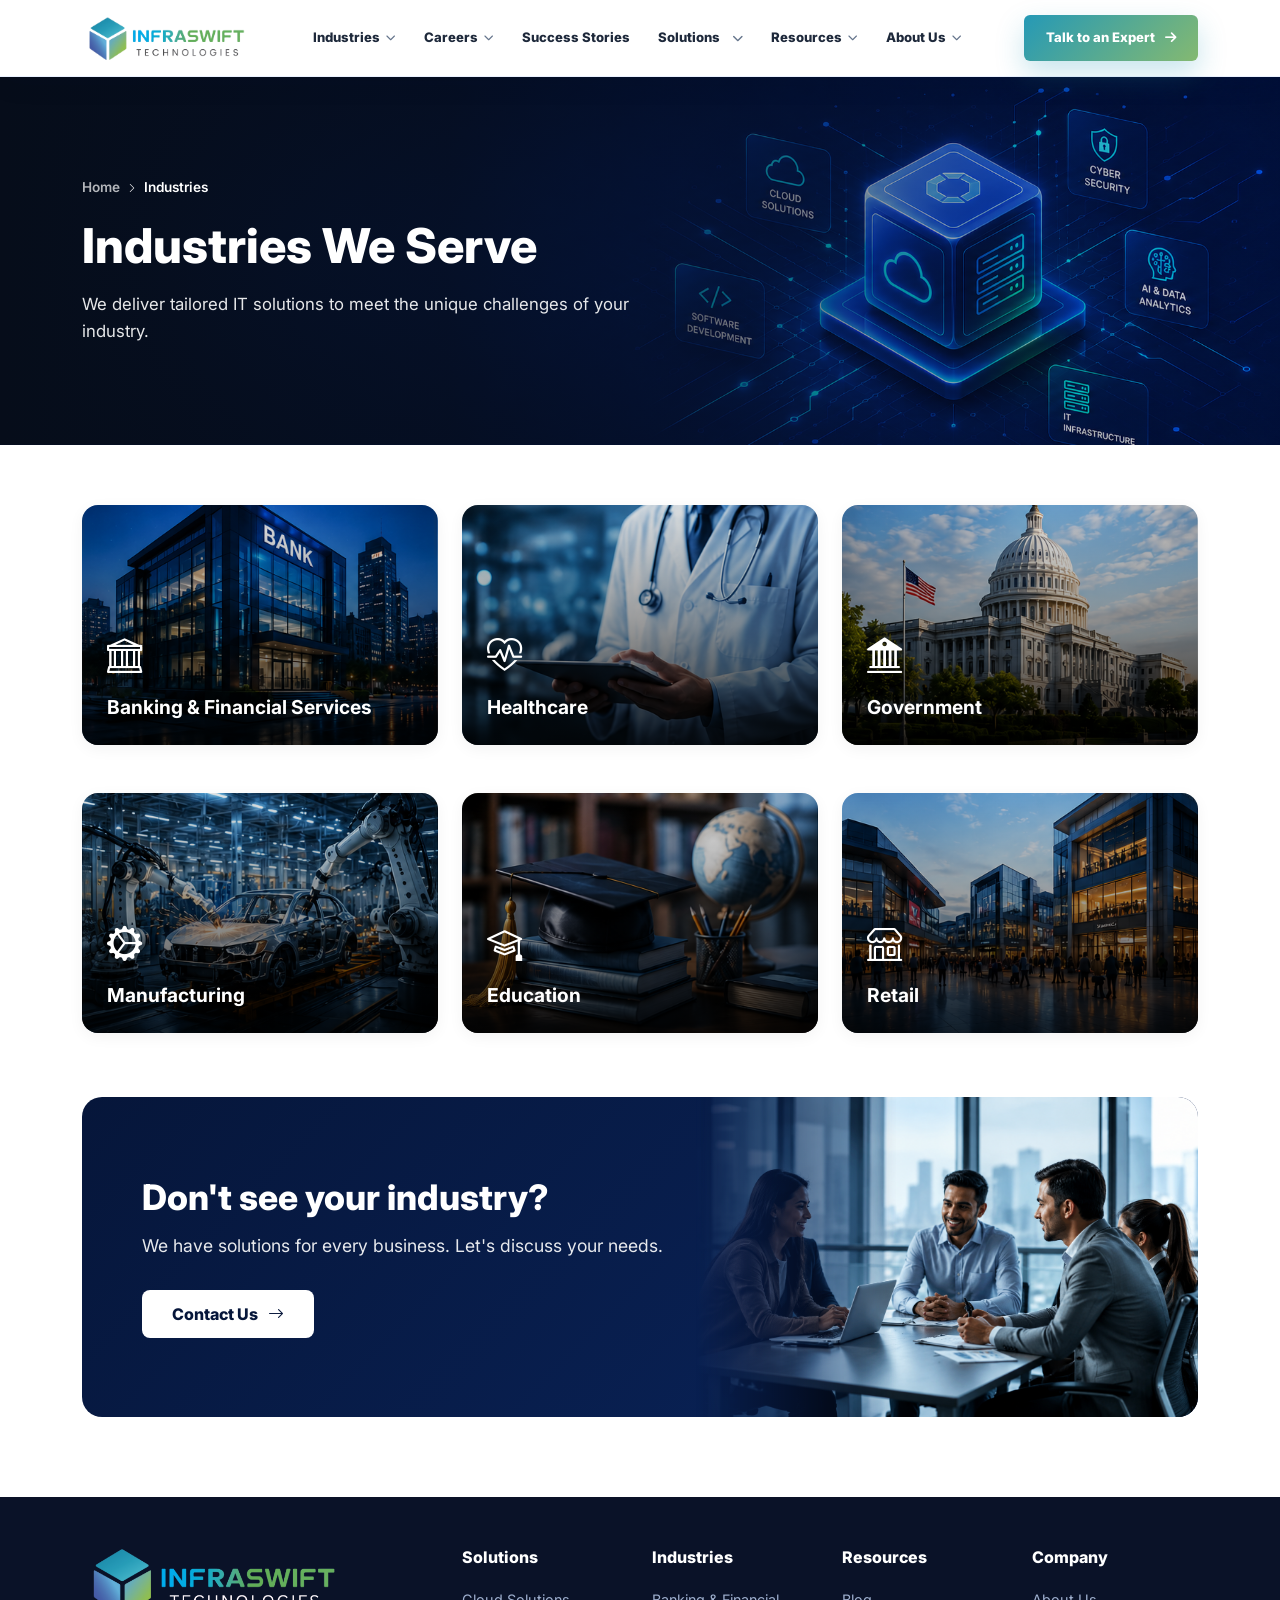
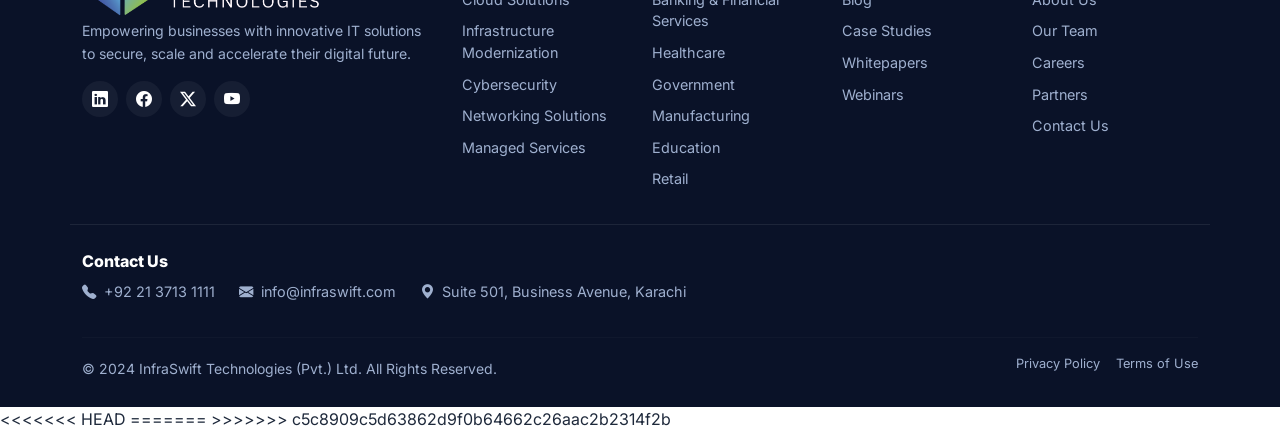
==== commit d510da3a: "Resolved merge conflict in industries.html" ====
--- a/industries.html
+++ b/industries.html
@@ -216,11 +216,11 @@
         .industries-hero {
             position: relative;
             background-image: linear-gradient(90deg,
-                    rgba(6, 13, 26, 1) 0%,
-                    rgba(6, 13, 26, 0.85) 35%,
-                    rgba(6, 13, 26, 0.4) 70%,
-                    rgba(6, 13, 26, 0.1) 100%),
-                url('assets/MAinBanner.png');
+    rgba(6, 13, 26, 1) 0%,
+    rgba(6, 13, 26, 0.85) 35%,
+    rgba(6, 13, 26, 0.4) 70%,
+    rgba(6, 13, 26, 0.1) 100%),
+    url('assets/MainBanner.png');
             background-size: cover;
             background-position: center center;
             background-repeat: no-repeat;
@@ -676,4 +676,8 @@
         });
     </script>
 </body>
+<<<<<<< HEAD
+=======
+
+>>>>>>> c5c8909c5d63862d9f0b64662c26aac2b2314f2b
 </html>
